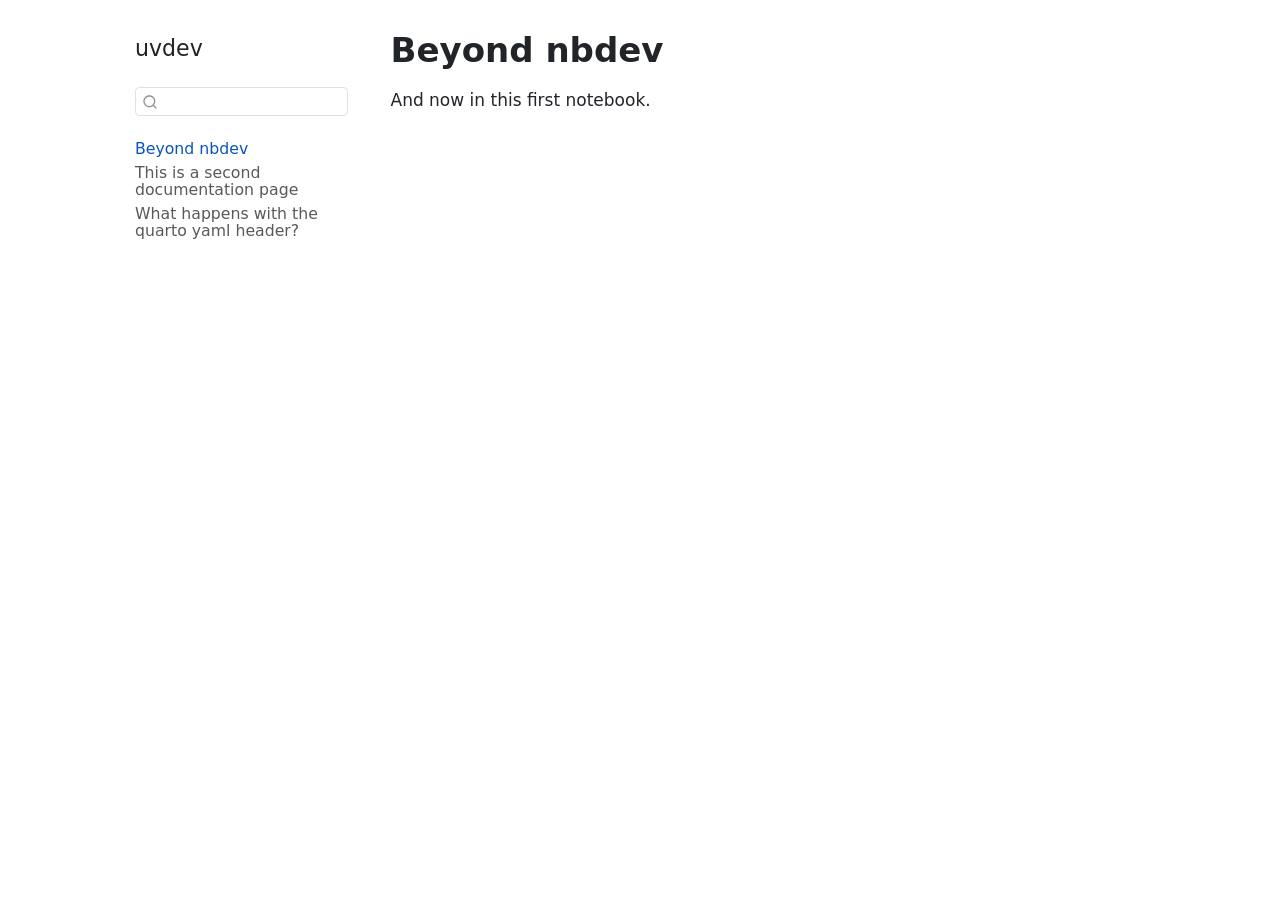
==== docs/01_a-qmd-first-notebook.html @ f910415d "fixed jupytext checkmarks and simplified quarto render" ====
<!DOCTYPE html>
<html xmlns="http://www.w3.org/1999/xhtml" lang="en" xml:lang="en"><head>

<meta charset="utf-8">
<meta name="generator" content="quarto-1.6.42">

<meta name="viewport" content="width=device-width, initial-scale=1.0, user-scalable=yes">


<title>Beyond nbdev – uvdev</title>
<style>
code{white-space: pre-wrap;}
span.smallcaps{font-variant: small-caps;}
div.columns{display: flex; gap: min(4vw, 1.5em);}
div.column{flex: auto; overflow-x: auto;}
div.hanging-indent{margin-left: 1.5em; text-indent: -1.5em;}
ul.task-list{list-style: none;}
ul.task-list li input[type="checkbox"] {
  width: 0.8em;
  margin: 0 0.8em 0.2em -1em; /* quarto-specific, see https://github.com/quarto-dev/quarto-cli/issues/4556 */ 
  vertical-align: middle;
}
</style>


<script src="site_libs/quarto-nav/quarto-nav.js"></script>
<script src="site_libs/quarto-nav/headroom.min.js"></script>
<script src="site_libs/clipboard/clipboard.min.js"></script>
<script src="site_libs/quarto-search/autocomplete.umd.js"></script>
<script src="site_libs/quarto-search/fuse.min.js"></script>
<script src="site_libs/quarto-search/quarto-search.js"></script>
<meta name="quarto:offset" content="./">
<script src="site_libs/quarto-html/quarto.js"></script>
<script src="site_libs/quarto-html/popper.min.js"></script>
<script src="site_libs/quarto-html/tippy.umd.min.js"></script>
<script src="site_libs/quarto-html/anchor.min.js"></script>
<link href="site_libs/quarto-html/tippy.css" rel="stylesheet">
<link href="site_libs/quarto-html/quarto-syntax-highlighting-2f5df379a58b258e96c21c0638c20c03.css" rel="stylesheet" id="quarto-text-highlighting-styles">
<script src="site_libs/bootstrap/bootstrap.min.js"></script>
<link href="site_libs/bootstrap/bootstrap-icons.css" rel="stylesheet">
<link href="site_libs/bootstrap/bootstrap-6b6b18393e41c3c8d3b240abe5603480.min.css" rel="stylesheet" append-hash="true" id="quarto-bootstrap" data-mode="light">
<script id="quarto-search-options" type="application/json">{
  "location": "sidebar",
  "copy-button": false,
  "collapse-after": 3,
  "panel-placement": "start",
  "type": "textbox",
  "limit": 50,
  "keyboard-shortcut": [
    "f",
    "/",
    "s"
  ],
  "show-item-context": false,
  "language": {
    "search-no-results-text": "No results",
    "search-matching-documents-text": "matching documents",
    "search-copy-link-title": "Copy link to search",
    "search-hide-matches-text": "Hide additional matches",
    "search-more-match-text": "more match in this document",
    "search-more-matches-text": "more matches in this document",
    "search-clear-button-title": "Clear",
    "search-text-placeholder": "",
    "search-detached-cancel-button-title": "Cancel",
    "search-submit-button-title": "Submit",
    "search-label": "Search"
  }
}</script>


</head>

<body class="nav-sidebar floating fullcontent">

<div id="quarto-search-results"></div>
  <header id="quarto-header" class="headroom fixed-top">
  <nav class="quarto-secondary-nav">
    <div class="container-fluid d-flex">
      <button type="button" class="quarto-btn-toggle btn" data-bs-toggle="collapse" role="button" data-bs-target=".quarto-sidebar-collapse-item" aria-controls="quarto-sidebar" aria-expanded="false" aria-label="Toggle sidebar navigation" onclick="if (window.quartoToggleHeadroom) { window.quartoToggleHeadroom(); }">
        <i class="bi bi-layout-text-sidebar-reverse"></i>
      </button>
        <nav class="quarto-page-breadcrumbs" aria-label="breadcrumb"><ol class="breadcrumb"><li class="breadcrumb-item"><a href="./01_a-qmd-first-notebook.html">Beyond nbdev</a></li></ol></nav>
        <a class="flex-grow-1" role="navigation" data-bs-toggle="collapse" data-bs-target=".quarto-sidebar-collapse-item" aria-controls="quarto-sidebar" aria-expanded="false" aria-label="Toggle sidebar navigation" onclick="if (window.quartoToggleHeadroom) { window.quartoToggleHeadroom(); }">      
        </a>
      <button type="button" class="btn quarto-search-button" aria-label="Search" onclick="window.quartoOpenSearch();">
        <i class="bi bi-search"></i>
      </button>
    </div>
  </nav>
</header>
<!-- content -->
<div id="quarto-content" class="quarto-container page-columns page-rows-contents page-layout-article">
<!-- sidebar -->
  <nav id="quarto-sidebar" class="sidebar collapse collapse-horizontal quarto-sidebar-collapse-item sidebar-navigation floating overflow-auto">
    <div class="pt-lg-2 mt-2 text-left sidebar-header">
    <div class="sidebar-title mb-0 py-0">
      <a href="./">uvdev</a> 
    </div>
      </div>
        <div class="mt-2 flex-shrink-0 align-items-center">
        <div class="sidebar-search">
        <div id="quarto-search" class="" title="Search"></div>
        </div>
        </div>
    <div class="sidebar-menu-container"> 
    <ul class="list-unstyled mt-1">
        <li class="sidebar-item">
  <div class="sidebar-item-container"> 
  <a href="./01_a-qmd-first-notebook.html" class="sidebar-item-text sidebar-link active">
 <span class="menu-text">Beyond nbdev</span></a>
  </div>
</li>
        <li class="sidebar-item">
  <div class="sidebar-item-container"> 
  <a href="./02_a-second-qmd-based-notebook.html" class="sidebar-item-text sidebar-link">
 <span class="menu-text">This is a second documentation page</span></a>
  </div>
</li>
        <li class="sidebar-item">
  <div class="sidebar-item-container"> 
  <a href="./03_what-happens-with-the-quarto-yml.html" class="sidebar-item-text sidebar-link">
 <span class="menu-text">What happens with the quarto yaml header?</span></a>
  </div>
</li>
    </ul>
    </div>
</nav>
<div id="quarto-sidebar-glass" class="quarto-sidebar-collapse-item" data-bs-toggle="collapse" data-bs-target=".quarto-sidebar-collapse-item"></div>
<!-- margin-sidebar -->
    
<!-- main -->
<main class="content" id="quarto-document-content">

<header id="title-block-header" class="quarto-title-block default">
<div class="quarto-title">
<h1 class="title">Beyond nbdev</h1>
</div>



<div class="quarto-title-meta">

    
  
    
  </div>
  


</header>


<p>And now in this first notebook.</p>



</main> <!-- /main -->
<script id="quarto-html-after-body" type="application/javascript">
window.document.addEventListener("DOMContentLoaded", function (event) {
  const toggleBodyColorMode = (bsSheetEl) => {
    const mode = bsSheetEl.getAttribute("data-mode");
    const bodyEl = window.document.querySelector("body");
    if (mode === "dark") {
      bodyEl.classList.add("quarto-dark");
      bodyEl.classList.remove("quarto-light");
    } else {
      bodyEl.classList.add("quarto-light");
      bodyEl.classList.remove("quarto-dark");
    }
  }
  const toggleBodyColorPrimary = () => {
    const bsSheetEl = window.document.querySelector("link#quarto-bootstrap");
    if (bsSheetEl) {
      toggleBodyColorMode(bsSheetEl);
    }
  }
  toggleBodyColorPrimary();  
  const icon = "";
  const anchorJS = new window.AnchorJS();
  anchorJS.options = {
    placement: 'right',
    icon: icon
  };
  anchorJS.add('.anchored');
  const isCodeAnnotation = (el) => {
    for (const clz of el.classList) {
      if (clz.startsWith('code-annotation-')) {                     
        return true;
      }
    }
    return false;
  }
  const onCopySuccess = function(e) {
    // button target
    const button = e.trigger;
    // don't keep focus
    button.blur();
    // flash "checked"
    button.classList.add('code-copy-button-checked');
    var currentTitle = button.getAttribute("title");
    button.setAttribute("title", "Copied!");
    let tooltip;
    if (window.bootstrap) {
      button.setAttribute("data-bs-toggle", "tooltip");
      button.setAttribute("data-bs-placement", "left");
      button.setAttribute("data-bs-title", "Copied!");
      tooltip = new bootstrap.Tooltip(button, 
        { trigger: "manual", 
          customClass: "code-copy-button-tooltip",
          offset: [0, -8]});
      tooltip.show();    
    }
    setTimeout(function() {
      if (tooltip) {
        tooltip.hide();
        button.removeAttribute("data-bs-title");
        button.removeAttribute("data-bs-toggle");
        button.removeAttribute("data-bs-placement");
      }
      button.setAttribute("title", currentTitle);
      button.classList.remove('code-copy-button-checked');
    }, 1000);
    // clear code selection
    e.clearSelection();
  }
  const getTextToCopy = function(trigger) {
      const codeEl = trigger.previousElementSibling.cloneNode(true);
      for (const childEl of codeEl.children) {
        if (isCodeAnnotation(childEl)) {
          childEl.remove();
        }
      }
      return codeEl.innerText;
  }
  const clipboard = new window.ClipboardJS('.code-copy-button:not([data-in-quarto-modal])', {
    text: getTextToCopy
  });
  clipboard.on('success', onCopySuccess);
  if (window.document.getElementById('quarto-embedded-source-code-modal')) {
    const clipboardModal = new window.ClipboardJS('.code-copy-button[data-in-quarto-modal]', {
      text: getTextToCopy,
      container: window.document.getElementById('quarto-embedded-source-code-modal')
    });
    clipboardModal.on('success', onCopySuccess);
  }
    var localhostRegex = new RegExp(/^(?:http|https):\/\/localhost\:?[0-9]*\//);
    var mailtoRegex = new RegExp(/^mailto:/);
      var filterRegex = new RegExp('/' + window.location.host + '/');
    var isInternal = (href) => {
        return filterRegex.test(href) || localhostRegex.test(href) || mailtoRegex.test(href);
    }
    // Inspect non-navigation links and adorn them if external
 	var links = window.document.querySelectorAll('a[href]:not(.nav-link):not(.navbar-brand):not(.toc-action):not(.sidebar-link):not(.sidebar-item-toggle):not(.pagination-link):not(.no-external):not([aria-hidden]):not(.dropdown-item):not(.quarto-navigation-tool):not(.about-link)');
    for (var i=0; i<links.length; i++) {
      const link = links[i];
      if (!isInternal(link.href)) {
        // undo the damage that might have been done by quarto-nav.js in the case of
        // links that we want to consider external
        if (link.dataset.originalHref !== undefined) {
          link.href = link.dataset.originalHref;
        }
      }
    }
  function tippyHover(el, contentFn, onTriggerFn, onUntriggerFn) {
    const config = {
      allowHTML: true,
      maxWidth: 500,
      delay: 100,
      arrow: false,
      appendTo: function(el) {
          return el.parentElement;
      },
      interactive: true,
      interactiveBorder: 10,
      theme: 'quarto',
      placement: 'bottom-start',
    };
    if (contentFn) {
      config.content = contentFn;
    }
    if (onTriggerFn) {
      config.onTrigger = onTriggerFn;
    }
    if (onUntriggerFn) {
      config.onUntrigger = onUntriggerFn;
    }
    window.tippy(el, config); 
  }
  const noterefs = window.document.querySelectorAll('a[role="doc-noteref"]');
  for (var i=0; i<noterefs.length; i++) {
    const ref = noterefs[i];
    tippyHover(ref, function() {
      // use id or data attribute instead here
      let href = ref.getAttribute('data-footnote-href') || ref.getAttribute('href');
      try { href = new URL(href).hash; } catch {}
      const id = href.replace(/^#\/?/, "");
      const note = window.document.getElementById(id);
      if (note) {
        return note.innerHTML;
      } else {
        return "";
      }
    });
  }
  const xrefs = window.document.querySelectorAll('a.quarto-xref');
  const processXRef = (id, note) => {
    // Strip column container classes
    const stripColumnClz = (el) => {
      el.classList.remove("page-full", "page-columns");
      if (el.children) {
        for (const child of el.children) {
          stripColumnClz(child);
        }
      }
    }
    stripColumnClz(note)
    if (id === null || id.startsWith('sec-')) {
      // Special case sections, only their first couple elements
      const container = document.createElement("div");
      if (note.children && note.children.length > 2) {
        container.appendChild(note.children[0].cloneNode(true));
        for (let i = 1; i < note.children.length; i++) {
          const child = note.children[i];
          if (child.tagName === "P" && child.innerText === "") {
            continue;
          } else {
            container.appendChild(child.cloneNode(true));
            break;
          }
        }
        if (window.Quarto?.typesetMath) {
          window.Quarto.typesetMath(container);
        }
        return container.innerHTML
      } else {
        if (window.Quarto?.typesetMath) {
          window.Quarto.typesetMath(note);
        }
        return note.innerHTML;
      }
    } else {
      // Remove any anchor links if they are present
      const anchorLink = note.querySelector('a.anchorjs-link');
      if (anchorLink) {
        anchorLink.remove();
      }
      if (window.Quarto?.typesetMath) {
        window.Quarto.typesetMath(note);
      }
      if (note.classList.contains("callout")) {
        return note.outerHTML;
      } else {
        return note.innerHTML;
      }
    }
  }
  for (var i=0; i<xrefs.length; i++) {
    const xref = xrefs[i];
    tippyHover(xref, undefined, function(instance) {
      instance.disable();
      let url = xref.getAttribute('href');
      let hash = undefined; 
      if (url.startsWith('#')) {
        hash = url;
      } else {
        try { hash = new URL(url).hash; } catch {}
      }
      if (hash) {
        const id = hash.replace(/^#\/?/, "");
        const note = window.document.getElementById(id);
        if (note !== null) {
          try {
            const html = processXRef(id, note.cloneNode(true));
            instance.setContent(html);
          } finally {
            instance.enable();
            instance.show();
          }
        } else {
          // See if we can fetch this
          fetch(url.split('#')[0])
          .then(res => res.text())
          .then(html => {
            const parser = new DOMParser();
            const htmlDoc = parser.parseFromString(html, "text/html");
            const note = htmlDoc.getElementById(id);
            if (note !== null) {
              const html = processXRef(id, note);
              instance.setContent(html);
            } 
          }).finally(() => {
            instance.enable();
            instance.show();
          });
        }
      } else {
        // See if we can fetch a full url (with no hash to target)
        // This is a special case and we should probably do some content thinning / targeting
        fetch(url)
        .then(res => res.text())
        .then(html => {
          const parser = new DOMParser();
          const htmlDoc = parser.parseFromString(html, "text/html");
          const note = htmlDoc.querySelector('main.content');
          if (note !== null) {
            // This should only happen for chapter cross references
            // (since there is no id in the URL)
            // remove the first header
            if (note.children.length > 0 && note.children[0].tagName === "HEADER") {
              note.children[0].remove();
            }
            const html = processXRef(null, note);
            instance.setContent(html);
          } 
        }).finally(() => {
          instance.enable();
          instance.show();
        });
      }
    }, function(instance) {
    });
  }
      let selectedAnnoteEl;
      const selectorForAnnotation = ( cell, annotation) => {
        let cellAttr = 'data-code-cell="' + cell + '"';
        let lineAttr = 'data-code-annotation="' +  annotation + '"';
        const selector = 'span[' + cellAttr + '][' + lineAttr + ']';
        return selector;
      }
      const selectCodeLines = (annoteEl) => {
        const doc = window.document;
        const targetCell = annoteEl.getAttribute("data-target-cell");
        const targetAnnotation = annoteEl.getAttribute("data-target-annotation");
        const annoteSpan = window.document.querySelector(selectorForAnnotation(targetCell, targetAnnotation));
        const lines = annoteSpan.getAttribute("data-code-lines").split(",");
        const lineIds = lines.map((line) => {
          return targetCell + "-" + line;
        })
        let top = null;
        let height = null;
        let parent = null;
        if (lineIds.length > 0) {
            //compute the position of the single el (top and bottom and make a div)
            const el = window.document.getElementById(lineIds[0]);
            top = el.offsetTop;
            height = el.offsetHeight;
            parent = el.parentElement.parentElement;
          if (lineIds.length > 1) {
            const lastEl = window.document.getElementById(lineIds[lineIds.length - 1]);
            const bottom = lastEl.offsetTop + lastEl.offsetHeight;
            height = bottom - top;
          }
          if (top !== null && height !== null && parent !== null) {
            // cook up a div (if necessary) and position it 
            let div = window.document.getElementById("code-annotation-line-highlight");
            if (div === null) {
              div = window.document.createElement("div");
              div.setAttribute("id", "code-annotation-line-highlight");
              div.style.position = 'absolute';
              parent.appendChild(div);
            }
            div.style.top = top - 2 + "px";
            div.style.height = height + 4 + "px";
            div.style.left = 0;
            let gutterDiv = window.document.getElementById("code-annotation-line-highlight-gutter");
            if (gutterDiv === null) {
              gutterDiv = window.document.createElement("div");
              gutterDiv.setAttribute("id", "code-annotation-line-highlight-gutter");
              gutterDiv.style.position = 'absolute';
              const codeCell = window.document.getElementById(targetCell);
              const gutter = codeCell.querySelector('.code-annotation-gutter');
              gutter.appendChild(gutterDiv);
            }
            gutterDiv.style.top = top - 2 + "px";
            gutterDiv.style.height = height + 4 + "px";
          }
          selectedAnnoteEl = annoteEl;
        }
      };
      const unselectCodeLines = () => {
        const elementsIds = ["code-annotation-line-highlight", "code-annotation-line-highlight-gutter"];
        elementsIds.forEach((elId) => {
          const div = window.document.getElementById(elId);
          if (div) {
            div.remove();
          }
        });
        selectedAnnoteEl = undefined;
      };
        // Handle positioning of the toggle
    window.addEventListener(
      "resize",
      throttle(() => {
        elRect = undefined;
        if (selectedAnnoteEl) {
          selectCodeLines(selectedAnnoteEl);
        }
      }, 10)
    );
    function throttle(fn, ms) {
    let throttle = false;
    let timer;
      return (...args) => {
        if(!throttle) { // first call gets through
            fn.apply(this, args);
            throttle = true;
        } else { // all the others get throttled
            if(timer) clearTimeout(timer); // cancel #2
            timer = setTimeout(() => {
              fn.apply(this, args);
              timer = throttle = false;
            }, ms);
        }
      };
    }
      // Attach click handler to the DT
      const annoteDls = window.document.querySelectorAll('dt[data-target-cell]');
      for (const annoteDlNode of annoteDls) {
        annoteDlNode.addEventListener('click', (event) => {
          const clickedEl = event.target;
          if (clickedEl !== selectedAnnoteEl) {
            unselectCodeLines();
            const activeEl = window.document.querySelector('dt[data-target-cell].code-annotation-active');
            if (activeEl) {
              activeEl.classList.remove('code-annotation-active');
            }
            selectCodeLines(clickedEl);
            clickedEl.classList.add('code-annotation-active');
          } else {
            // Unselect the line
            unselectCodeLines();
            clickedEl.classList.remove('code-annotation-active');
          }
        });
      }
  const findCites = (el) => {
    const parentEl = el.parentElement;
    if (parentEl) {
      const cites = parentEl.dataset.cites;
      if (cites) {
        return {
          el,
          cites: cites.split(' ')
        };
      } else {
        return findCites(el.parentElement)
      }
    } else {
      return undefined;
    }
  };
  var bibliorefs = window.document.querySelectorAll('a[role="doc-biblioref"]');
  for (var i=0; i<bibliorefs.length; i++) {
    const ref = bibliorefs[i];
    const citeInfo = findCites(ref);
    if (citeInfo) {
      tippyHover(citeInfo.el, function() {
        var popup = window.document.createElement('div');
        citeInfo.cites.forEach(function(cite) {
          var citeDiv = window.document.createElement('div');
          citeDiv.classList.add('hanging-indent');
          citeDiv.classList.add('csl-entry');
          var biblioDiv = window.document.getElementById('ref-' + cite);
          if (biblioDiv) {
            citeDiv.innerHTML = biblioDiv.innerHTML;
          }
          popup.appendChild(citeDiv);
        });
        return popup.innerHTML;
      });
    }
  }
});
</script>
</div> <!-- /content -->




</body></html>
---- docs/site_libs/quarto-html/tippy.css ----
.tippy-box[data-animation=fade][data-state=hidden]{opacity:0}[data-tippy-root]{max-width:calc(100vw - 10px)}.tippy-box{position:relative;background-color:#333;color:#fff;border-radius:4px;font-size:14px;line-height:1.4;white-space:normal;outline:0;transition-property:transform,visibility,opacity}.tippy-box[data-placement^=top]>.tippy-arrow{bottom:0}.tippy-box[data-placement^=top]>.tippy-arrow:before{bottom:-7px;left:0;border-width:8px 8px 0;border-top-color:initial;transform-origin:center top}.tippy-box[data-placement^=bottom]>.tippy-arrow{top:0}.tippy-box[data-placement^=bottom]>.tippy-arrow:before{top:-7px;left:0;border-width:0 8px 8px;border-bottom-color:initial;transform-origin:center bottom}.tippy-box[data-placement^=left]>.tippy-arrow{right:0}.tippy-box[data-placement^=left]>.tippy-arrow:before{border-width:8px 0 8px 8px;border-left-color:initial;right:-7px;transform-origin:center left}.tippy-box[data-placement^=right]>.tippy-arrow{left:0}.tippy-box[data-placement^=right]>.tippy-arrow:before{left:-7px;border-width:8px 8px 8px 0;border-right-color:initial;transform-origin:center right}.tippy-box[data-inertia][data-state=visible]{transition-timing-function:cubic-bezier(.54,1.5,.38,1.11)}.tippy-arrow{width:16px;height:16px;color:#333}.tippy-arrow:before{content:"";position:absolute;border-color:transparent;border-style:solid}.tippy-content{position:relative;padding:5px 9px;z-index:1}
---- docs/site_libs/quarto-html/quarto-syntax-highlighting-2f5df379a58b258e96c21c0638c20c03.css ----
/* quarto syntax highlight colors */
:root {
  --quarto-hl-ot-color: #003B4F;
  --quarto-hl-at-color: #657422;
  --quarto-hl-ss-color: #20794D;
  --quarto-hl-an-color: #5E5E5E;
  --quarto-hl-fu-color: #4758AB;
  --quarto-hl-st-color: #20794D;
  --quarto-hl-cf-color: #003B4F;
  --quarto-hl-op-color: #5E5E5E;
  --quarto-hl-er-color: #AD0000;
  --quarto-hl-bn-color: #AD0000;
  --quarto-hl-al-color: #AD0000;
  --quarto-hl-va-color: #111111;
  --quarto-hl-bu-color: inherit;
  --quarto-hl-ex-color: inherit;
  --quarto-hl-pp-color: #AD0000;
  --quarto-hl-in-color: #5E5E5E;
  --quarto-hl-vs-color: #20794D;
  --quarto-hl-wa-color: #5E5E5E;
  --quarto-hl-do-color: #5E5E5E;
  --quarto-hl-im-color: #00769E;
  --quarto-hl-ch-color: #20794D;
  --quarto-hl-dt-color: #AD0000;
  --quarto-hl-fl-color: #AD0000;
  --quarto-hl-co-color: #5E5E5E;
  --quarto-hl-cv-color: #5E5E5E;
  --quarto-hl-cn-color: #8f5902;
  --quarto-hl-sc-color: #5E5E5E;
  --quarto-hl-dv-color: #AD0000;
  --quarto-hl-kw-color: #003B4F;
}

/* other quarto variables */
:root {
  --quarto-font-monospace: SFMono-Regular, Menlo, Monaco, Consolas, "Liberation Mono", "Courier New", monospace;
}

pre > code.sourceCode > span {
  color: #003B4F;
}

code span {
  color: #003B4F;
}

code.sourceCode > span {
  color: #003B4F;
}

div.sourceCode,
div.sourceCode pre.sourceCode {
  color: #003B4F;
}

code span.ot {
  color: #003B4F;
  font-style: inherit;
}

code span.at {
  color: #657422;
  font-style: inherit;
}

code span.ss {
  color: #20794D;
  font-style: inherit;
}

code span.an {
  color: #5E5E5E;
  font-style: inherit;
}

code span.fu {
  color: #4758AB;
  font-style: inherit;
}

code span.st {
  color: #20794D;
  font-style: inherit;
}

code span.cf {
  color: #003B4F;
  font-weight: bold;
  font-style: inherit;
}

code span.op {
  color: #5E5E5E;
  font-style: inherit;
}

code span.er {
  color: #AD0000;
  font-style: inherit;
}

code span.bn {
  color: #AD0000;
  font-style: inherit;
}

code span.al {
  color: #AD0000;
  font-style: inherit;
}

code span.va {
  color: #111111;
  font-style: inherit;
}

code span.bu {
  font-style: inherit;
}

code span.ex {
  font-style: inherit;
}

code span.pp {
  color: #AD0000;
  font-style: inherit;
}

code span.in {
  color: #5E5E5E;
  font-style: inherit;
}

code span.vs {
  color: #20794D;
  font-style: inherit;
}

code span.wa {
  color: #5E5E5E;
  font-style: italic;
}

code span.do {
  color: #5E5E5E;
  font-style: italic;
}

code span.im {
  color: #00769E;
  font-style: inherit;
}

code span.ch {
  color: #20794D;
  font-style: inherit;
}

code span.dt {
  color: #AD0000;
  font-style: inherit;
}

code span.fl {
  color: #AD0000;
  font-style: inherit;
}

code span.co {
  color: #5E5E5E;
  font-style: inherit;
}

code span.cv {
  color: #5E5E5E;
  font-style: italic;
}

code span.cn {
  color: #8f5902;
  font-style: inherit;
}

code span.sc {
  color: #5E5E5E;
  font-style: inherit;
}

code span.dv {
  color: #AD0000;
  font-style: inherit;
}

code span.kw {
  color: #003B4F;
  font-weight: bold;
  font-style: inherit;
}

.prevent-inlining {
  content: "</";
}

/*# sourceMappingURL=35eb38a806ee71ea6d2563be2308c832.css.map */
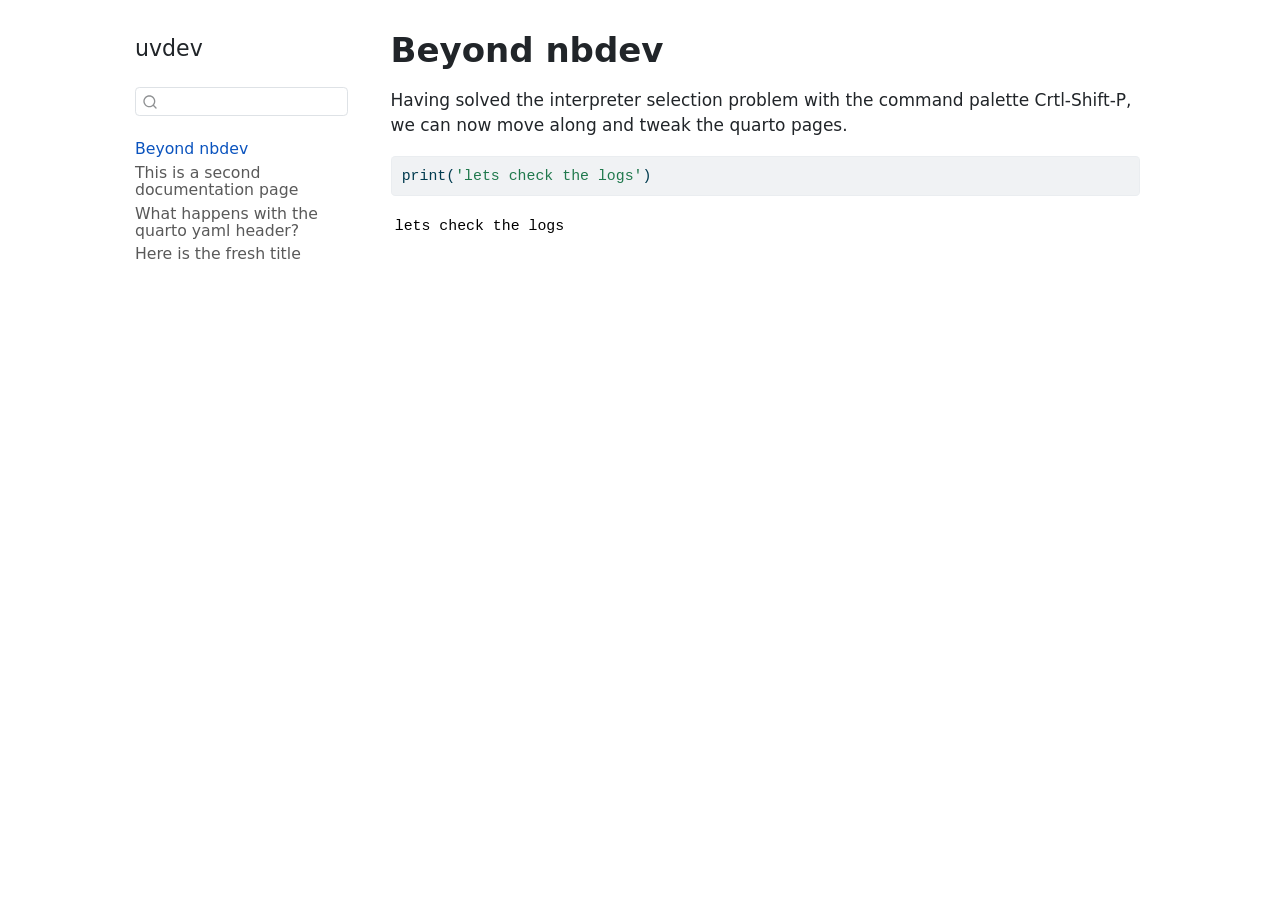
==== commit 694f63e0: "added an index qmd" ====
--- a/docs/01_a-qmd-first-notebook.html
+++ b/docs/01_a-qmd-first-notebook.html
@@ -19,6 +19,40 @@
   width: 0.8em;
   margin: 0 0.8em 0.2em -1em; /* quarto-specific, see https://github.com/quarto-dev/quarto-cli/issues/4556 */ 
   vertical-align: middle;
+}
+/* CSS for syntax highlighting */
+pre > code.sourceCode { white-space: pre; position: relative; }
+pre > code.sourceCode > span { line-height: 1.25; }
+pre > code.sourceCode > span:empty { height: 1.2em; }
+.sourceCode { overflow: visible; }
+code.sourceCode > span { color: inherit; text-decoration: inherit; }
+div.sourceCode { margin: 1em 0; }
+pre.sourceCode { margin: 0; }
+@media screen {
+div.sourceCode { overflow: auto; }
+}
+@media print {
+pre > code.sourceCode { white-space: pre-wrap; }
+pre > code.sourceCode > span { display: inline-block; text-indent: -5em; padding-left: 5em; }
+}
+pre.numberSource code
+  { counter-reset: source-line 0; }
+pre.numberSource code > span
+  { position: relative; left: -4em; counter-increment: source-line; }
+pre.numberSource code > span > a:first-child::before
+  { content: counter(source-line);
+    position: relative; left: -1em; text-align: right; vertical-align: baseline;
+    border: none; display: inline-block;
+    -webkit-touch-callout: none; -webkit-user-select: none;
+    -khtml-user-select: none; -moz-user-select: none;
+    -ms-user-select: none; user-select: none;
+    padding: 0 4px; width: 4em;
+  }
+pre.numberSource { margin-left: 3em;  padding-left: 4px; }
+div.sourceCode
+  {   }
+@media screen {
+pre > code.sourceCode > span > a:first-child::before { text-decoration: underline; }
 }
 </style>
 
@@ -122,6 +156,12 @@
  <span class="menu-text">What happens with the quarto yaml header?</span></a>
   </div>
 </li>
+        <li class="sidebar-item">
+  <div class="sidebar-item-container"> 
+  <a href="./04_this-is-a-new-fresh.html" class="sidebar-item-text sidebar-link">
+ <span class="menu-text">Here is the fresh title</span></a>
+  </div>
+</li>
     </ul>
     </div>
 </nav>
@@ -150,7 +190,13 @@
 </header>
 
 
-<p>And now in this first notebook.</p>
+<p>Having solved the interpreter selection problem with the command palette Crtl-Shift-P, we can now move along and tweak the quarto pages.</p>
+<div id="dd8be317" class="cell" data-execution_count="1">
+<div class="sourceCode cell-code" id="cb1"><pre class="sourceCode python code-with-copy"><code class="sourceCode python"><span id="cb1-1"><a href="#cb1-1" aria-hidden="true" tabindex="-1"></a><span class="bu">print</span>(<span class="st">'lets check the logs'</span>)</span></code><button title="Copy to Clipboard" class="code-copy-button"><i class="bi"></i></button></pre></div>
+<div class="cell-output cell-output-stdout">
+<pre><code>lets check the logs</code></pre>
+</div>
+</div>
 
 
 
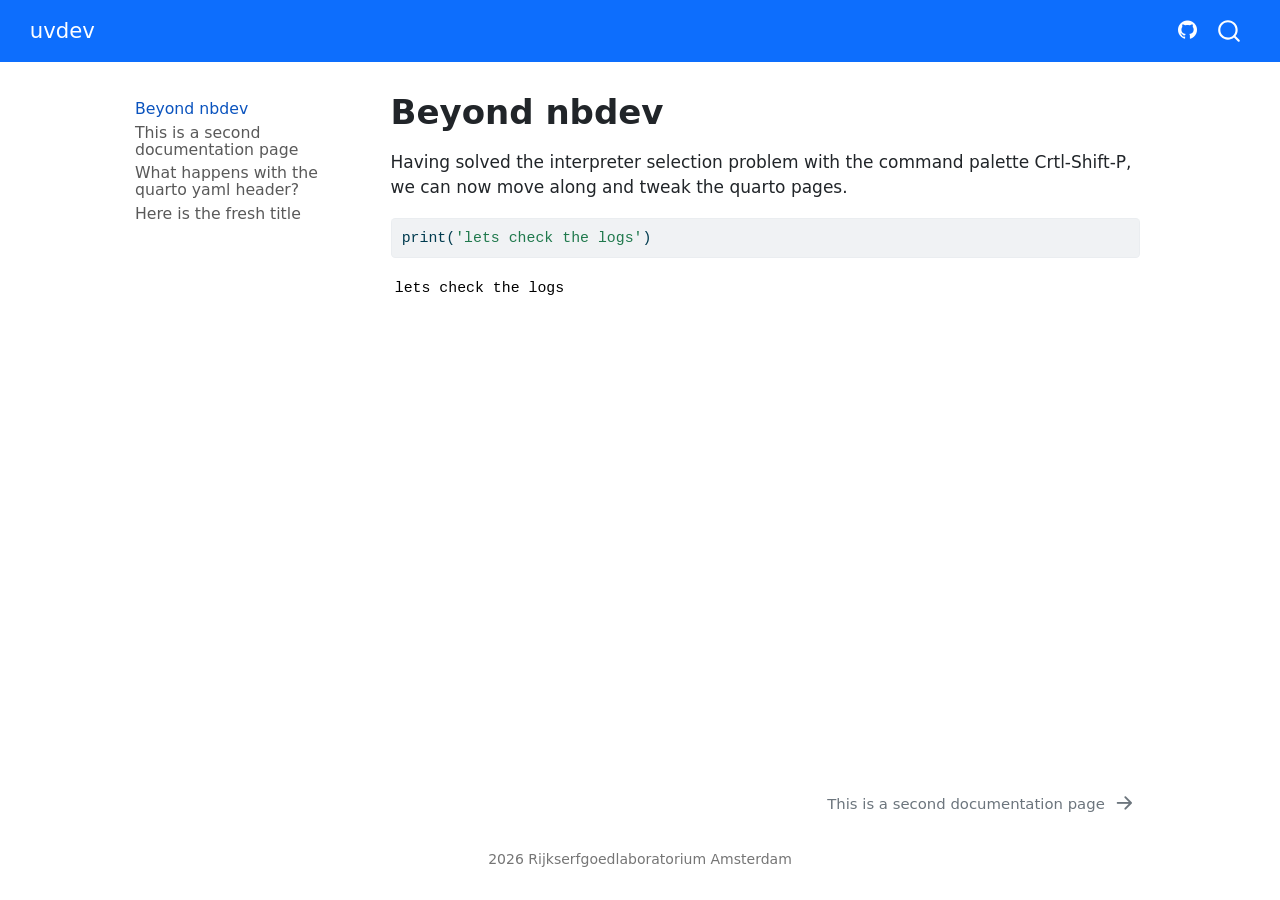
==== commit 92bf3b25: "added navbar etcetera" ====
--- a/docs/01_a-qmd-first-notebook.html
+++ b/docs/01_a-qmd-first-notebook.html
@@ -64,6 +64,7 @@
 <script src="site_libs/quarto-search/fuse.min.js"></script>
 <script src="site_libs/quarto-search/quarto-search.js"></script>
 <meta name="quarto:offset" content="./">
+<link href="./02_a-second-qmd-based-notebook.html" rel="next">
 <script src="site_libs/quarto-html/quarto.js"></script>
 <script src="site_libs/quarto-html/popper.min.js"></script>
 <script src="site_libs/quarto-html/tippy.umd.min.js"></script>
@@ -72,13 +73,13 @@
 <link href="site_libs/quarto-html/quarto-syntax-highlighting-2f5df379a58b258e96c21c0638c20c03.css" rel="stylesheet" id="quarto-text-highlighting-styles">
 <script src="site_libs/bootstrap/bootstrap.min.js"></script>
 <link href="site_libs/bootstrap/bootstrap-icons.css" rel="stylesheet">
-<link href="site_libs/bootstrap/bootstrap-6b6b18393e41c3c8d3b240abe5603480.min.css" rel="stylesheet" append-hash="true" id="quarto-bootstrap" data-mode="light">
+<link href="site_libs/bootstrap/bootstrap-29cce2fd8955e2f5c811d5580a852512.min.css" rel="stylesheet" append-hash="true" id="quarto-bootstrap" data-mode="light">
 <script id="quarto-search-options" type="application/json">{
-  "location": "sidebar",
+  "location": "navbar",
   "copy-button": false,
   "collapse-after": 3,
-  "panel-placement": "start",
-  "type": "textbox",
+  "panel-placement": "end",
+  "type": "overlay",
   "limit": 50,
   "keyboard-shortcut": [
     "f",
@@ -104,10 +105,34 @@
 
 </head>
 
-<body class="nav-sidebar floating fullcontent">
+<body class="nav-sidebar floating nav-fixed fullcontent">
 
 <div id="quarto-search-results"></div>
   <header id="quarto-header" class="headroom fixed-top">
+    <nav class="navbar navbar-expand-lg " data-bs-theme="dark">
+      <div class="navbar-container container-fluid">
+      <div class="navbar-brand-container mx-auto">
+    <a class="navbar-brand" href="./index.html">
+    <span class="navbar-title">uvdev</span>
+    </a>
+  </div>
+            <div id="quarto-search" class="" title="Search"></div>
+          <button class="navbar-toggler" type="button" data-bs-toggle="collapse" data-bs-target="#navbarCollapse" aria-controls="navbarCollapse" role="menu" aria-expanded="false" aria-label="Toggle navigation" onclick="if (window.quartoToggleHeadroom) { window.quartoToggleHeadroom(); }">
+  <span class="navbar-toggler-icon"></span>
+</button>
+          <div class="collapse navbar-collapse" id="navbarCollapse">
+            <ul class="navbar-nav navbar-nav-scroll ms-auto">
+  <li class="nav-item compact">
+    <a class="nav-link" href="https://github.com/fligt/fix-uv-jupytext"> <i class="bi bi-github" role="img">
+</i> 
+<span class="menu-text"></span></a>
+  </li>  
+</ul>
+          </div> <!-- /navcollapse -->
+            <div class="quarto-navbar-tools">
+</div>
+      </div> <!-- /container-fluid -->
+    </nav>
   <nav class="quarto-secondary-nav">
     <div class="container-fluid d-flex">
       <button type="button" class="quarto-btn-toggle btn" data-bs-toggle="collapse" role="button" data-bs-target=".quarto-sidebar-collapse-item" aria-controls="quarto-sidebar" aria-expanded="false" aria-label="Toggle sidebar navigation" onclick="if (window.quartoToggleHeadroom) { window.quartoToggleHeadroom(); }">
@@ -116,26 +141,13 @@
         <nav class="quarto-page-breadcrumbs" aria-label="breadcrumb"><ol class="breadcrumb"><li class="breadcrumb-item"><a href="./01_a-qmd-first-notebook.html">Beyond nbdev</a></li></ol></nav>
         <a class="flex-grow-1" role="navigation" data-bs-toggle="collapse" data-bs-target=".quarto-sidebar-collapse-item" aria-controls="quarto-sidebar" aria-expanded="false" aria-label="Toggle sidebar navigation" onclick="if (window.quartoToggleHeadroom) { window.quartoToggleHeadroom(); }">      
         </a>
-      <button type="button" class="btn quarto-search-button" aria-label="Search" onclick="window.quartoOpenSearch();">
-        <i class="bi bi-search"></i>
-      </button>
     </div>
   </nav>
 </header>
 <!-- content -->
-<div id="quarto-content" class="quarto-container page-columns page-rows-contents page-layout-article">
+<div id="quarto-content" class="quarto-container page-columns page-rows-contents page-layout-article page-navbar">
 <!-- sidebar -->
   <nav id="quarto-sidebar" class="sidebar collapse collapse-horizontal quarto-sidebar-collapse-item sidebar-navigation floating overflow-auto">
-    <div class="pt-lg-2 mt-2 text-left sidebar-header">
-    <div class="sidebar-title mb-0 py-0">
-      <a href="./">uvdev</a> 
-    </div>
-      </div>
-        <div class="mt-2 flex-shrink-0 align-items-center">
-        <div class="sidebar-search">
-        <div id="quarto-search" class="" title="Search"></div>
-        </div>
-        </div>
     <div class="sidebar-menu-container"> 
     <ul class="list-unstyled mt-1">
         <li class="sidebar-item">
@@ -191,7 +203,7 @@
 
 
 <p>Having solved the interpreter selection problem with the command palette Crtl-Shift-P, we can now move along and tweak the quarto pages.</p>
-<div id="dd8be317" class="cell" data-execution_count="1">
+<div id="cfa07282" class="cell" data-execution_count="1">
 <div class="sourceCode cell-code" id="cb1"><pre class="sourceCode python code-with-copy"><code class="sourceCode python"><span id="cb1-1"><a href="#cb1-1" aria-hidden="true" tabindex="-1"></a><span class="bu">print</span>(<span class="st">'lets check the logs'</span>)</span></code><button title="Copy to Clipboard" class="code-copy-button"><i class="bi"></i></button></pre></div>
 <div class="cell-output cell-output-stdout">
 <pre><code>lets check the logs</code></pre>
@@ -618,7 +630,29 @@
   }
 });
 </script>
+<nav class="page-navigation">
+  <div class="nav-page nav-page-previous">
+  </div>
+  <div class="nav-page nav-page-next">
+      <a href="./02_a-second-qmd-based-notebook.html" class="pagination-link" aria-label="This is a second documentation page">
+        <span class="nav-page-text">This is a second documentation page</span> <i class="bi bi-arrow-right-short"></i>
+      </a>
+  </div>
+</nav>
 </div> <!-- /content -->
+<footer class="footer">
+  <div class="nav-footer">
+    <div class="nav-footer-left">
+      &nbsp;
+    </div>   
+    <div class="nav-footer-center">
+<p>2026 Rijkserfgoedlaboratorium Amsterdam</p>
+</div>
+    <div class="nav-footer-right">
+      &nbsp;
+    </div>
+  </div>
+</footer>
 
 
 
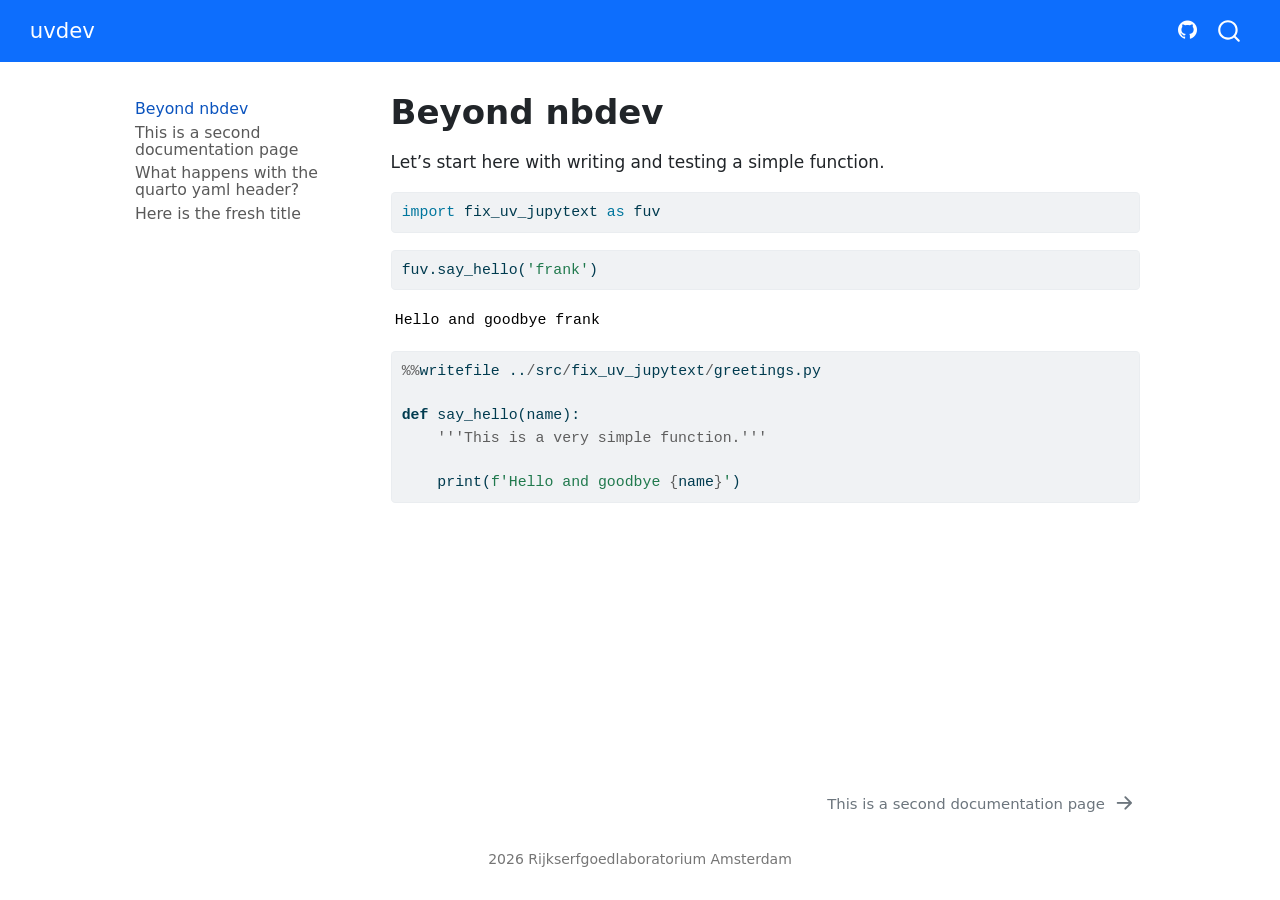
==== commit ebc216de: "my first test function" ====
--- a/docs/01_a-qmd-first-notebook.html
+++ b/docs/01_a-qmd-first-notebook.html
@@ -202,13 +202,22 @@
 </header>
 
 
-<p>Having solved the interpreter selection problem with the command palette Crtl-Shift-P, we can now move along and tweak the quarto pages.</p>
-<div id="cfa07282" class="cell" data-execution_count="1">
-<div class="sourceCode cell-code" id="cb1"><pre class="sourceCode python code-with-copy"><code class="sourceCode python"><span id="cb1-1"><a href="#cb1-1" aria-hidden="true" tabindex="-1"></a><span class="bu">print</span>(<span class="st">'lets check the logs'</span>)</span></code><button title="Copy to Clipboard" class="code-copy-button"><i class="bi"></i></button></pre></div>
+<p>Let’s start here with writing and testing a simple function.</p>
+<div id="2fff40b2" class="cell" data-execution_count="1">
+<div class="sourceCode cell-code" id="cb1"><pre class="sourceCode python code-with-copy"><code class="sourceCode python"><span id="cb1-1"><a href="#cb1-1" aria-hidden="true" tabindex="-1"></a><span class="im">import</span> fix_uv_jupytext <span class="im">as</span> fuv</span></code><button title="Copy to Clipboard" class="code-copy-button"><i class="bi"></i></button></pre></div>
+</div>
+<div id="60cd031e" class="cell" data-execution_count="2">
+<div class="sourceCode cell-code" id="cb2"><pre class="sourceCode python code-with-copy"><code class="sourceCode python"><span id="cb2-1"><a href="#cb2-1" aria-hidden="true" tabindex="-1"></a>fuv.say_hello(<span class="st">'frank'</span>)</span></code><button title="Copy to Clipboard" class="code-copy-button"><i class="bi"></i></button></pre></div>
 <div class="cell-output cell-output-stdout">
-<pre><code>lets check the logs</code></pre>
+<pre><code>Hello and goodbye frank</code></pre>
 </div>
 </div>
+<div class="sourceCode" id="cb4"><pre class="sourceCode python code-with-copy"><code class="sourceCode python"><span id="cb4-1"><a href="#cb4-1" aria-hidden="true" tabindex="-1"></a><span class="op">%%</span>writefile ..<span class="op">/</span>src<span class="op">/</span>fix_uv_jupytext<span class="op">/</span>greetings.py</span>
+<span id="cb4-2"><a href="#cb4-2" aria-hidden="true" tabindex="-1"></a></span>
+<span id="cb4-3"><a href="#cb4-3" aria-hidden="true" tabindex="-1"></a><span class="kw">def</span> say_hello(name): </span>
+<span id="cb4-4"><a href="#cb4-4" aria-hidden="true" tabindex="-1"></a>    <span class="co">'''This is a very simple function.'''</span></span>
+<span id="cb4-5"><a href="#cb4-5" aria-hidden="true" tabindex="-1"></a></span>
+<span id="cb4-6"><a href="#cb4-6" aria-hidden="true" tabindex="-1"></a>    <span class="bu">print</span>(<span class="ss">f'Hello and goodbye </span><span class="sc">{</span>name<span class="sc">}</span><span class="ss">'</span>)</span></code><button title="Copy to Clipboard" class="code-copy-button"><i class="bi"></i></button></pre></div>
 
 
 
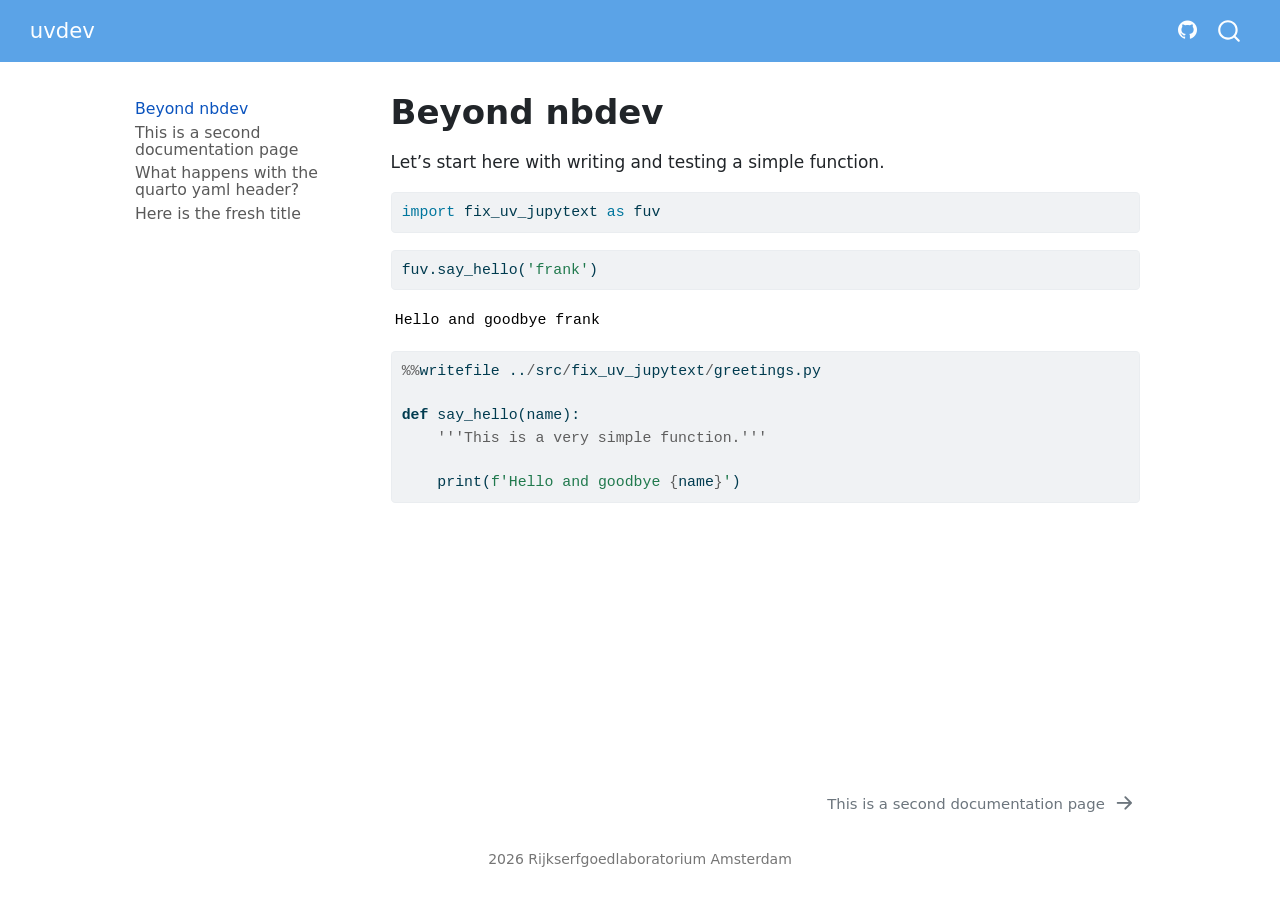
==== commit 8598a4a9: "changed navbar color" ====
--- a/docs/01_a-qmd-first-notebook.html
+++ b/docs/01_a-qmd-first-notebook.html
@@ -103,6 +103,7 @@
 }</script>
 
 
+<link rel="stylesheet" href="custom.css">
 </head>
 
 <body class="nav-sidebar floating nav-fixed fullcontent">
@@ -203,10 +204,10 @@
 
 
 <p>Let’s start here with writing and testing a simple function.</p>
-<div id="2fff40b2" class="cell" data-execution_count="1">
+<div id="ce387324" class="cell" data-execution_count="1">
 <div class="sourceCode cell-code" id="cb1"><pre class="sourceCode python code-with-copy"><code class="sourceCode python"><span id="cb1-1"><a href="#cb1-1" aria-hidden="true" tabindex="-1"></a><span class="im">import</span> fix_uv_jupytext <span class="im">as</span> fuv</span></code><button title="Copy to Clipboard" class="code-copy-button"><i class="bi"></i></button></pre></div>
 </div>
-<div id="60cd031e" class="cell" data-execution_count="2">
+<div id="81ec0ee0" class="cell" data-execution_count="2">
 <div class="sourceCode cell-code" id="cb2"><pre class="sourceCode python code-with-copy"><code class="sourceCode python"><span id="cb2-1"><a href="#cb2-1" aria-hidden="true" tabindex="-1"></a>fuv.say_hello(<span class="st">'frank'</span>)</span></code><button title="Copy to Clipboard" class="code-copy-button"><i class="bi"></i></button></pre></div>
 <div class="cell-output cell-output-stdout">
 <pre><code>Hello and goodbye frank</code></pre>
--- a/docs/custom.css
+++ b/docs/custom.css
@@ -0,0 +1,3 @@
+.navbar {
+    background-color: #5ba3e7;
+}
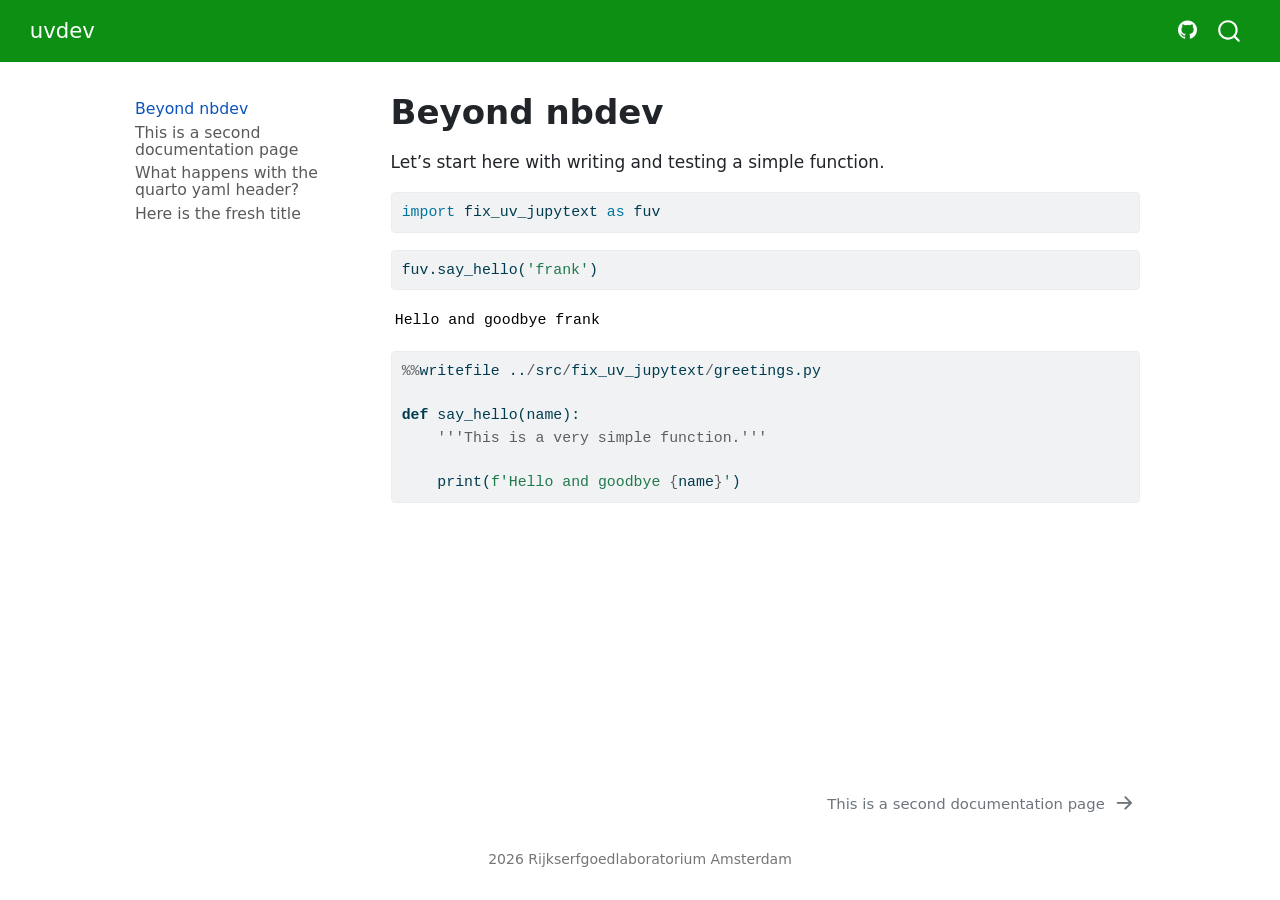
==== commit 933fec41: "changed navbar color again" ====
--- a/docs/01_a-qmd-first-notebook.html
+++ b/docs/01_a-qmd-first-notebook.html
@@ -204,10 +204,10 @@
 
 
 <p>Let’s start here with writing and testing a simple function.</p>
-<div id="ce387324" class="cell" data-execution_count="1">
+<div id="46e7c08a" class="cell" data-execution_count="1">
 <div class="sourceCode cell-code" id="cb1"><pre class="sourceCode python code-with-copy"><code class="sourceCode python"><span id="cb1-1"><a href="#cb1-1" aria-hidden="true" tabindex="-1"></a><span class="im">import</span> fix_uv_jupytext <span class="im">as</span> fuv</span></code><button title="Copy to Clipboard" class="code-copy-button"><i class="bi"></i></button></pre></div>
 </div>
-<div id="81ec0ee0" class="cell" data-execution_count="2">
+<div id="a0ff091d" class="cell" data-execution_count="2">
 <div class="sourceCode cell-code" id="cb2"><pre class="sourceCode python code-with-copy"><code class="sourceCode python"><span id="cb2-1"><a href="#cb2-1" aria-hidden="true" tabindex="-1"></a>fuv.say_hello(<span class="st">'frank'</span>)</span></code><button title="Copy to Clipboard" class="code-copy-button"><i class="bi"></i></button></pre></div>
 <div class="cell-output cell-output-stdout">
 <pre><code>Hello and goodbye frank</code></pre>
--- a/docs/custom.css
+++ b/docs/custom.css
@@ -1,3 +1,3 @@
 .navbar {
-    background-color: #5ba3e7;
+    background-color: #0d8f13;
 }
